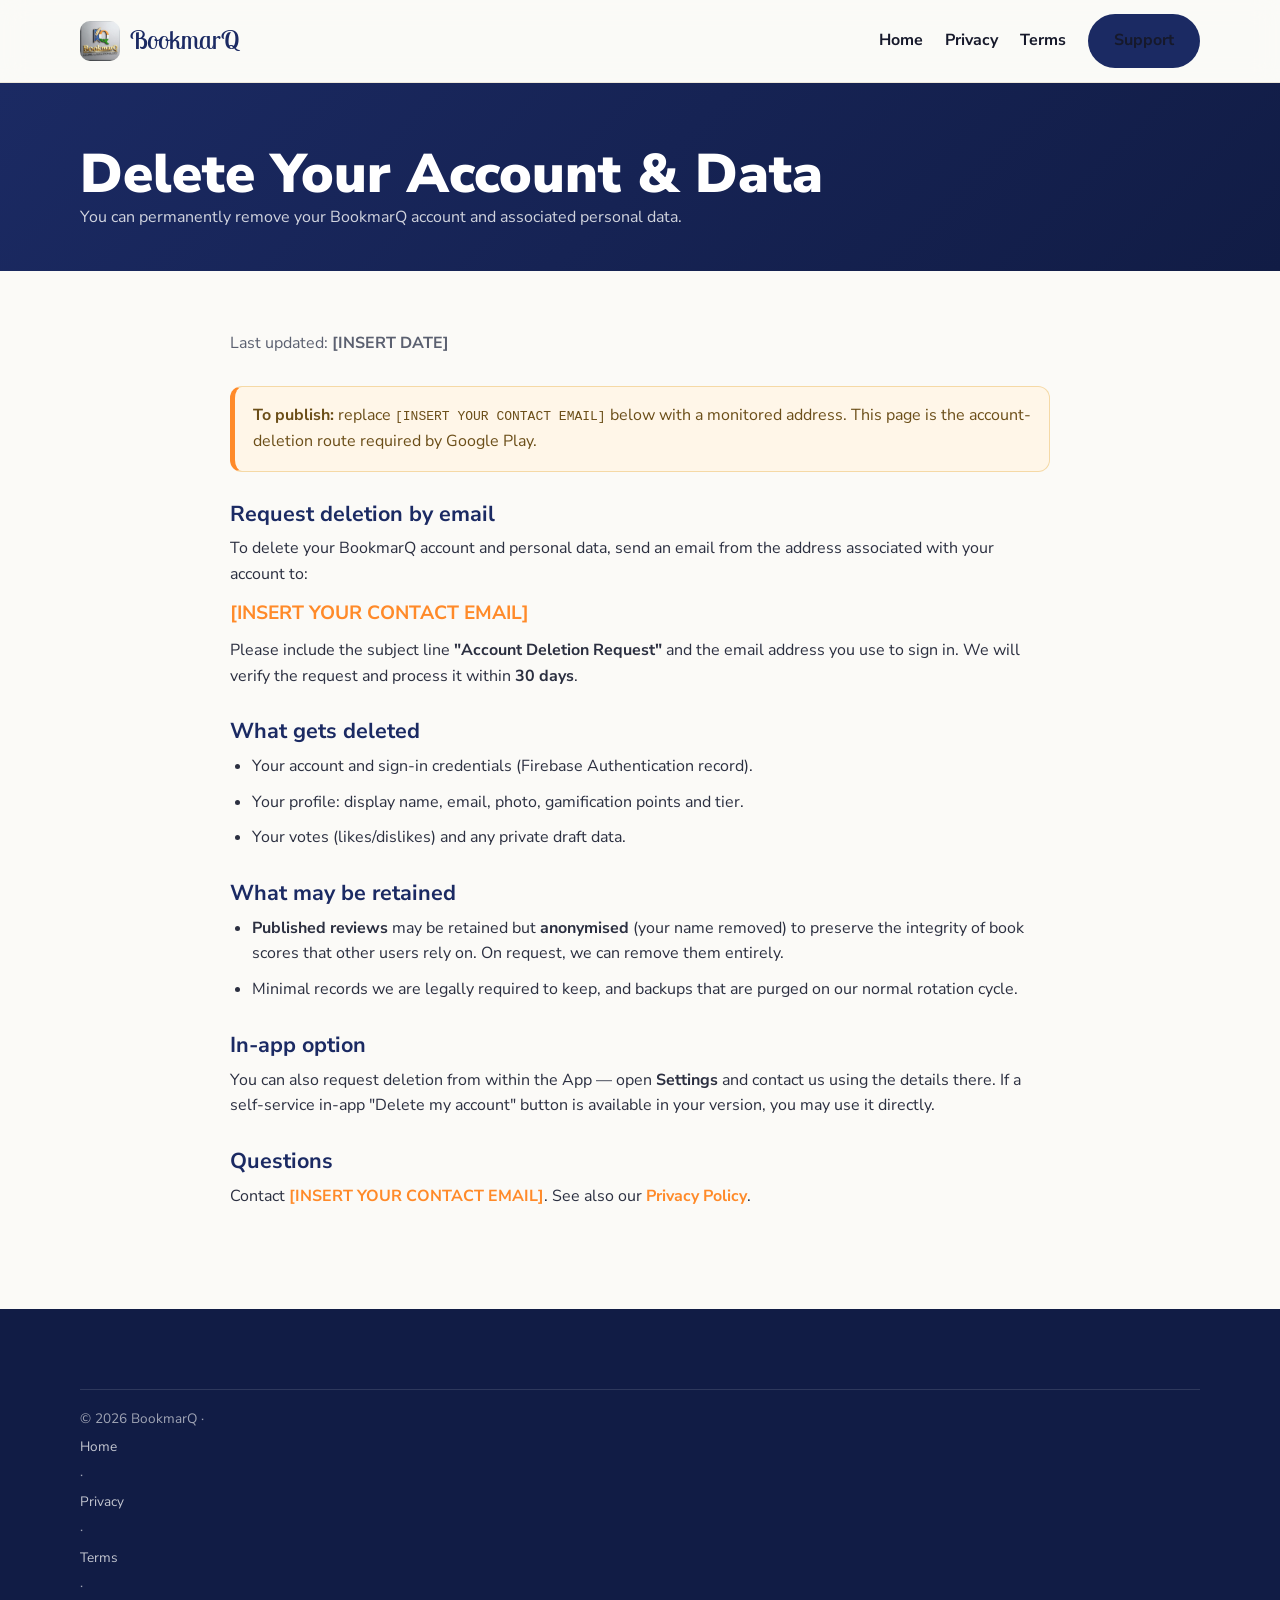
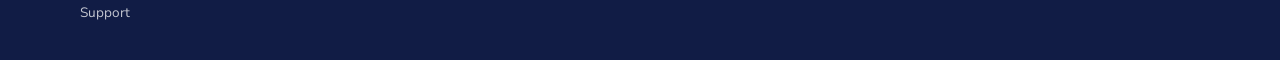
==== delete-account.html @ c3d51037 "BookmarQ marketing + legal website Static HTML/CSS/JS site: animated landing page (CSS 3D book scene" ====
<!DOCTYPE html>
<html lang="en">
<head>
  <meta charset="UTF-8" />
  <meta name="viewport" content="width=device-width, initial-scale=1.0" />
  <title>Delete Your Account — BookmarQ</title>
  <link rel="icon" href="assets/bookmarq_logo.jpeg" />
  <link href="https://fonts.googleapis.com/css2?family=Lobster+Two:wght@400;700&family=Nunito+Sans:wght@400;600;700;800;900&display=swap" rel="stylesheet" />
  <link rel="stylesheet" href="styles.css" />
</head>
<body>
  <header class="nav">
    <div class="container nav-inner">
      <a class="nav-logo" href="index.html"><img src="assets/bookmarq_logo.jpeg" alt="BookmarQ" /><span class="name brand-font">BookmarQ</span></a>
      <nav class="nav-links">
        <a href="index.html">Home</a>
        <a href="privacy.html">Privacy</a>
        <a href="terms.html">Terms</a>
        <a href="support.html" class="btn btn-navy">Support</a>
      </nav>
    </div>
  </header>

  <section class="page-hero">
    <div class="container"><h1 class="h-lg">Delete Your Account &amp; Data</h1><p>You can permanently remove your BookmarQ account and associated personal data.</p></div>
  </section>

  <main class="doc">
    <div class="container">
      <p class="updated">Last updated: <strong>[INSERT DATE]</strong></p>
      <div class="callout"><strong>To publish:</strong> replace <code>[INSERT YOUR CONTACT EMAIL]</code> below with a monitored address. This page is the account-deletion route required by Google Play.</div>

      <h2>Request deletion by email</h2>
      <p>To delete your BookmarQ account and personal data, send an email from the address associated with your account to:</p>
      <p style="font-size:1.2rem"><a href="mailto:[INSERT YOUR CONTACT EMAIL]?subject=BookmarQ%20Account%20Deletion%20Request">[INSERT YOUR CONTACT EMAIL]</a></p>
      <p>Please include the subject line <strong>"Account Deletion Request"</strong> and the email address you use to sign in. We will verify the request and process it within <strong>30 days</strong>.</p>

      <h2>What gets deleted</h2>
      <ul>
        <li>Your account and sign-in credentials (Firebase Authentication record).</li>
        <li>Your profile: display name, email, photo, gamification points and tier.</li>
        <li>Your votes (likes/dislikes) and any private draft data.</li>
      </ul>

      <h2>What may be retained</h2>
      <ul>
        <li><strong>Published reviews</strong> may be retained but <strong>anonymised</strong> (your name removed) to preserve the integrity of book scores that other users rely on. On request, we can remove them entirely.</li>
        <li>Minimal records we are legally required to keep, and backups that are purged on our normal rotation cycle.</li>
      </ul>

      <h2>In-app option</h2>
      <p>You can also request deletion from within the App — open <strong>Settings</strong> and contact us using the details there. If a self-service in-app "Delete my account" button is available in your version, you may use it directly.</p>

      <h2>Questions</h2>
      <p>Contact <a href="mailto:[INSERT YOUR CONTACT EMAIL]">[INSERT YOUR CONTACT EMAIL]</a>. See also our <a href="privacy.html">Privacy Policy</a>.</p>
    </div>
  </main>

  <footer class="footer">
    <div class="container">
      <div class="fine">© <span id="yr"></span> BookmarQ · <a href="index.html">Home</a> · <a href="privacy.html">Privacy</a> · <a href="terms.html">Terms</a> · <a href="support.html">Support</a></div>
    </div>
  </footer>
  <script>document.getElementById('yr').textContent=new Date().getFullYear();</script>
</body>
</html>
---- styles.css ----
/* ============================================================
   BookmarQ — shared site styles
   Palette derived from the logo: navy, saffron, India-green, gold.
   ============================================================ */
:root {
  --navy: #1b2a63;
  --navy-deep: #111c45;
  --saffron: #ff8a29;
  --green: #1b8e4a;
  --gold: #e3b23c;
  --gold-deep: #9a6f0e;
  --ink: #16192b;
  --muted: #5b6070;
  --surface: #fbfaf7;
  --card: #ffffff;
  --border: #ece7db;
  --shadow: 0 20px 50px rgba(27, 42, 99, 0.16);
  --radius: 22px;
}

* { margin: 0; padding: 0; box-sizing: border-box; }
html { scroll-behavior: smooth; }
body {
  font-family: 'Nunito Sans', system-ui, -apple-system, Segoe UI, Roboto, sans-serif;
  color: var(--ink);
  background: var(--surface);
  line-height: 1.6;
  overflow-x: hidden;
}
a { color: var(--navy); text-decoration: none; }
img { max-width: 100%; display: block; }
.brand-font { font-family: 'Lobster Two', cursive; }

/* ---- layout helpers ---- */
.container { width: min(1120px, 92%); margin: 0 auto; }
.section { padding: 90px 0; }
.eyebrow {
  text-transform: uppercase; letter-spacing: 2px; font-weight: 800;
  font-size: 13px; color: var(--saffron);
}
h1, h2, h3 { line-height: 1.15; color: var(--navy); }
.h-lg { font-size: clamp(2rem, 5vw, 3.4rem); font-weight: 900; }
.h-md { font-size: clamp(1.5rem, 3vw, 2.2rem); font-weight: 900; }
.lead { font-size: 1.15rem; color: var(--muted); max-width: 60ch; }

/* ---- buttons ---- */
.btn {
  display: inline-flex; align-items: center; gap: 8px;
  padding: 14px 26px; border-radius: 999px; font-weight: 800;
  transition: transform .2s ease, box-shadow .2s ease; cursor: pointer;
  border: none; font-size: 1rem;
}
.btn-primary {
  background: linear-gradient(135deg, var(--saffron), var(--gold));
  color: #fff; box-shadow: 0 12px 26px rgba(255, 138, 41, .35);
}
.btn-primary:hover { transform: translateY(-3px); box-shadow: 0 18px 34px rgba(255,138,41,.45); }
.btn-ghost { background: rgba(255,255,255,.14); color: #fff; border: 1.5px solid rgba(255,255,255,.5); }
.btn-ghost:hover { background: rgba(255,255,255,.24); transform: translateY(-2px); }
.btn-navy { background: var(--navy); color: #fff; }
.btn-navy:hover { transform: translateY(-2px); box-shadow: var(--shadow); }

/* ---- top nav ---- */
.nav {
  position: sticky; top: 0; z-index: 50;
  backdrop-filter: blur(12px); background: rgba(251, 250, 247, .8);
  border-bottom: 1px solid var(--border);
}
.nav-inner { display: flex; align-items: center; justify-content: space-between; padding: 14px 0; }
.nav-logo { display: flex; align-items: center; gap: 10px; }
.nav-logo img { width: 40px; height: 40px; border-radius: 10px; }
.nav-logo .name { font-size: 1.6rem; color: var(--navy); }
.nav-links { display: flex; gap: 22px; align-items: center; }
.nav-links a { font-weight: 700; color: var(--ink); }
.nav-links a:hover { color: var(--saffron); }
@media (max-width: 720px){ .nav-links a:not(.btn){ display:none; } }

/* ---- hero ---- */
.hero {
  position: relative; overflow: hidden;
  background:
    radial-gradient(1200px 600px at 80% -10%, rgba(255,138,41,.18), transparent 60%),
    radial-gradient(900px 500px at 0% 20%, rgba(27,142,74,.14), transparent 55%),
    linear-gradient(160deg, var(--navy-deep), var(--navy));
  color: #fff; padding: 110px 0 130px;
}
.hero .container { position: relative; z-index: 2; display: grid; grid-template-columns: 1.05fr .95fr; gap: 40px; align-items: center; }
@media (max-width: 900px){ .hero .container{ grid-template-columns: 1fr; text-align:center; } }
.hero h1 { color: #fff; }
.hero .brand-title { font-size: clamp(3rem, 8vw, 5.5rem); color: #fff; line-height: .95; }
.hero .tagline { color: var(--gold); font-weight: 800; letter-spacing: 1px; margin-top: 6px; }
.hero p.lead { color: rgba(255,255,255,.82); }
.hero-cta { display: flex; gap: 14px; margin-top: 28px; flex-wrap: wrap; }
@media (max-width: 900px){ .hero-cta{ justify-content:center; } }

/* floating particles */
.particles { position: absolute; inset: 0; z-index: 1; pointer-events: none; }
.particle { position: absolute; border-radius: 50%; background: rgba(255,255,255,.5); animation: floatUp linear infinite; opacity: .5; }
@keyframes floatUp {
  from { transform: translateY(20px) scale(1); opacity: 0; }
  20% { opacity: .6; }
  to { transform: translateY(-120px) scale(.6); opacity: 0; }
}

/* ---- 3D animated book scene ---- */
.book-scene { position: relative; height: 380px; perspective: 1200px; display:flex; align-items:center; justify-content:center; }
.book {
  position: absolute; width: 150px; height: 210px; border-radius: 6px 12px 12px 6px;
  transform-style: preserve-3d; box-shadow: -8px 12px 28px rgba(0,0,0,.35);
  animation: bookFloat 6s ease-in-out infinite;
}
.book::before { /* spine highlight */
  content:''; position:absolute; left:0; top:0; bottom:0; width:12px;
  background: rgba(0,0,0,.18); border-radius: 6px 0 0 6px;
}
.book::after { /* title bar */
  content:''; position:absolute; left:24px; right:16px; top:26px; height:10px;
  background: rgba(255,255,255,.55); border-radius: 4px;
  box-shadow: 0 22px 0 rgba(255,255,255,.35), 0 44px 0 rgba(255,255,255,.25);
}
.book.b1 { background: linear-gradient(135deg,#ff8a29,#e3b23c); transform: rotateY(-18deg) rotateX(6deg) translateX(-90px); z-index:3; }
.book.b2 { background: linear-gradient(135deg,#1b8e4a,#12703a); transform: rotateY(10deg) rotateX(-4deg) translate(20px,30px) scale(.92); z-index:2; animation-delay:-2s; }
.book.b3 { background: linear-gradient(135deg,#2c3f86,#1b2a63); transform: rotateY(24deg) rotateX(8deg) translate(120px,-10px) scale(.85); z-index:1; animation-delay:-4s; }
@keyframes bookFloat {
  0%,100% { transform: var(--t, rotateY(-18deg)) translateY(0); }
}
/* individual float via translateY overlay */
.book.b1 { animation-name: float1; }
.book.b2 { animation-name: float2; }
.book.b3 { animation-name: float3; }
@keyframes float1 { 0%,100%{ transform: rotateY(-18deg) rotateX(6deg) translate(-90px,0);} 50%{ transform: rotateY(-18deg) rotateX(6deg) translate(-90px,-22px);} }
@keyframes float2 { 0%,100%{ transform: rotateY(10deg) rotateX(-4deg) translate(20px,30px) scale(.92);} 50%{ transform: rotateY(10deg) rotateX(-4deg) translate(20px,8px) scale(.92);} }
@keyframes float3 { 0%,100%{ transform: rotateY(24deg) rotateX(8deg) translate(120px,-10px) scale(.85);} 50%{ transform: rotateY(24deg) rotateX(8deg) translate(120px,-32px) scale(.85);} }

/* glowing quill accent */
.quill { position:absolute; top:-10px; left:50%; transform:translateX(-50%); font-size:44px; filter: drop-shadow(0 0 14px rgba(227,178,60,.8)); animation: bob 4s ease-in-out infinite; z-index:4; }
@keyframes bob { 0%,100%{ transform: translateX(-50%) translateY(0) rotate(-8deg);} 50%{ transform: translateX(-50%) translateY(-14px) rotate(4deg);} }

/* ---- reveal on scroll ---- */
.reveal { opacity: 0; transform: translateY(30px); transition: opacity .7s ease, transform .7s ease; }
.reveal.in { opacity: 1; transform: none; }

/* ---- feature cards ---- */
.grid { display: grid; gap: 22px; }
.grid-3 { grid-template-columns: repeat(3, 1fr); }
.grid-2 { grid-template-columns: repeat(2, 1fr); }
@media (max-width: 820px){ .grid-3,.grid-2{ grid-template-columns: 1fr; } }
.card {
  background: var(--card); border: 1px solid var(--border); border-radius: var(--radius);
  padding: 26px; box-shadow: 0 10px 24px rgba(27,42,99,.06); transition: transform .25s ease, box-shadow .25s ease;
}
.card:hover { transform: translateY(-6px); box-shadow: var(--shadow); }
.card .icon { width: 52px; height: 52px; border-radius: 14px; display:grid; place-items:center; font-size: 24px; color:#fff; margin-bottom: 14px; background: linear-gradient(135deg, var(--saffron), var(--gold)); }
.card h3 { font-size: 1.2rem; margin-bottom: 6px; }
.card p { color: var(--muted); font-size: .98rem; }

/* ---- tiers ---- */
.tier-row { display:flex; gap:16px; flex-wrap:wrap; justify-content:center; }
.tier {
  flex: 1 1 170px; min-width: 160px; text-align:center; padding: 22px 16px; border-radius: var(--radius);
  background: var(--card); border: 1px solid var(--border); position: relative; overflow:hidden;
  transition: transform .25s ease;
}
.tier:hover { transform: translateY(-6px); }
.tier .medal { font-size: 34px; }
.tier .t-name { font-weight: 900; color: var(--navy); margin-top: 6px; font-size: 1.1rem; }
.tier .t-hindi { color: var(--gold-deep); font-weight: 800; }
.tier .t-pts { color: var(--muted); font-size: .9rem; margin-top: 4px; }
.tier::after { content:''; position:absolute; left:0; right:0; bottom:0; height:5px; background: linear-gradient(90deg,var(--saffron),var(--gold)); }

/* ---- CTA band ---- */
.cta-band {
  background: linear-gradient(135deg, var(--navy), var(--navy-deep));
  color:#fff; border-radius: 30px; padding: 54px; text-align:center;
  box-shadow: var(--shadow);
}
.cta-band h2 { color:#fff; }
.cta-band p { color: rgba(255,255,255,.8); margin: 10px auto 22px; max-width: 52ch; }

/* ---- footer ---- */
.footer { background: var(--navy-deep); color: rgba(255,255,255,.8); padding: 50px 0 30px; }
.footer .cols { display:flex; justify-content:space-between; gap: 30px; flex-wrap:wrap; }
.footer h4 { color:#fff; margin-bottom: 12px; font-size: 1rem; }
.footer a { color: rgba(255,255,255,.75); display:block; margin: 6px 0; }
.footer a:hover { color: var(--gold); }
.footer .brand { font-size: 1.8rem; color:#fff; }
.footer .fine { margin-top: 30px; border-top: 1px solid rgba(255,255,255,.12); padding-top: 18px; font-size: .85rem; color: rgba(255,255,255,.6); }

/* ---- legal/doc pages ---- */
.doc { padding: 60px 0 90px; }
.doc .container { max-width: 820px; }
.doc h1 { margin-bottom: 6px; }
.doc .updated { color: var(--muted); margin-bottom: 30px; }
.doc h2 { font-size: 1.35rem; margin: 30px 0 10px; color: var(--navy); }
.doc p, .doc li { color: #2b2f40; margin-bottom: 10px; }
.doc ul { padding-left: 22px; margin-bottom: 12px; }
.doc .callout {
  background: #fff6e8; border: 1px solid #f5d9a6; border-left: 5px solid var(--saffron);
  padding: 16px 18px; border-radius: 12px; margin: 18px 0; color: #6b4e18;
}
.doc a { color: var(--saffron); font-weight: 700; }
.page-hero {
  background: linear-gradient(135deg, var(--navy), var(--navy-deep)); color:#fff; padding: 60px 0 40px;
}
.page-hero h1 { color:#fff; }
.page-hero p { color: rgba(255,255,255,.8); }
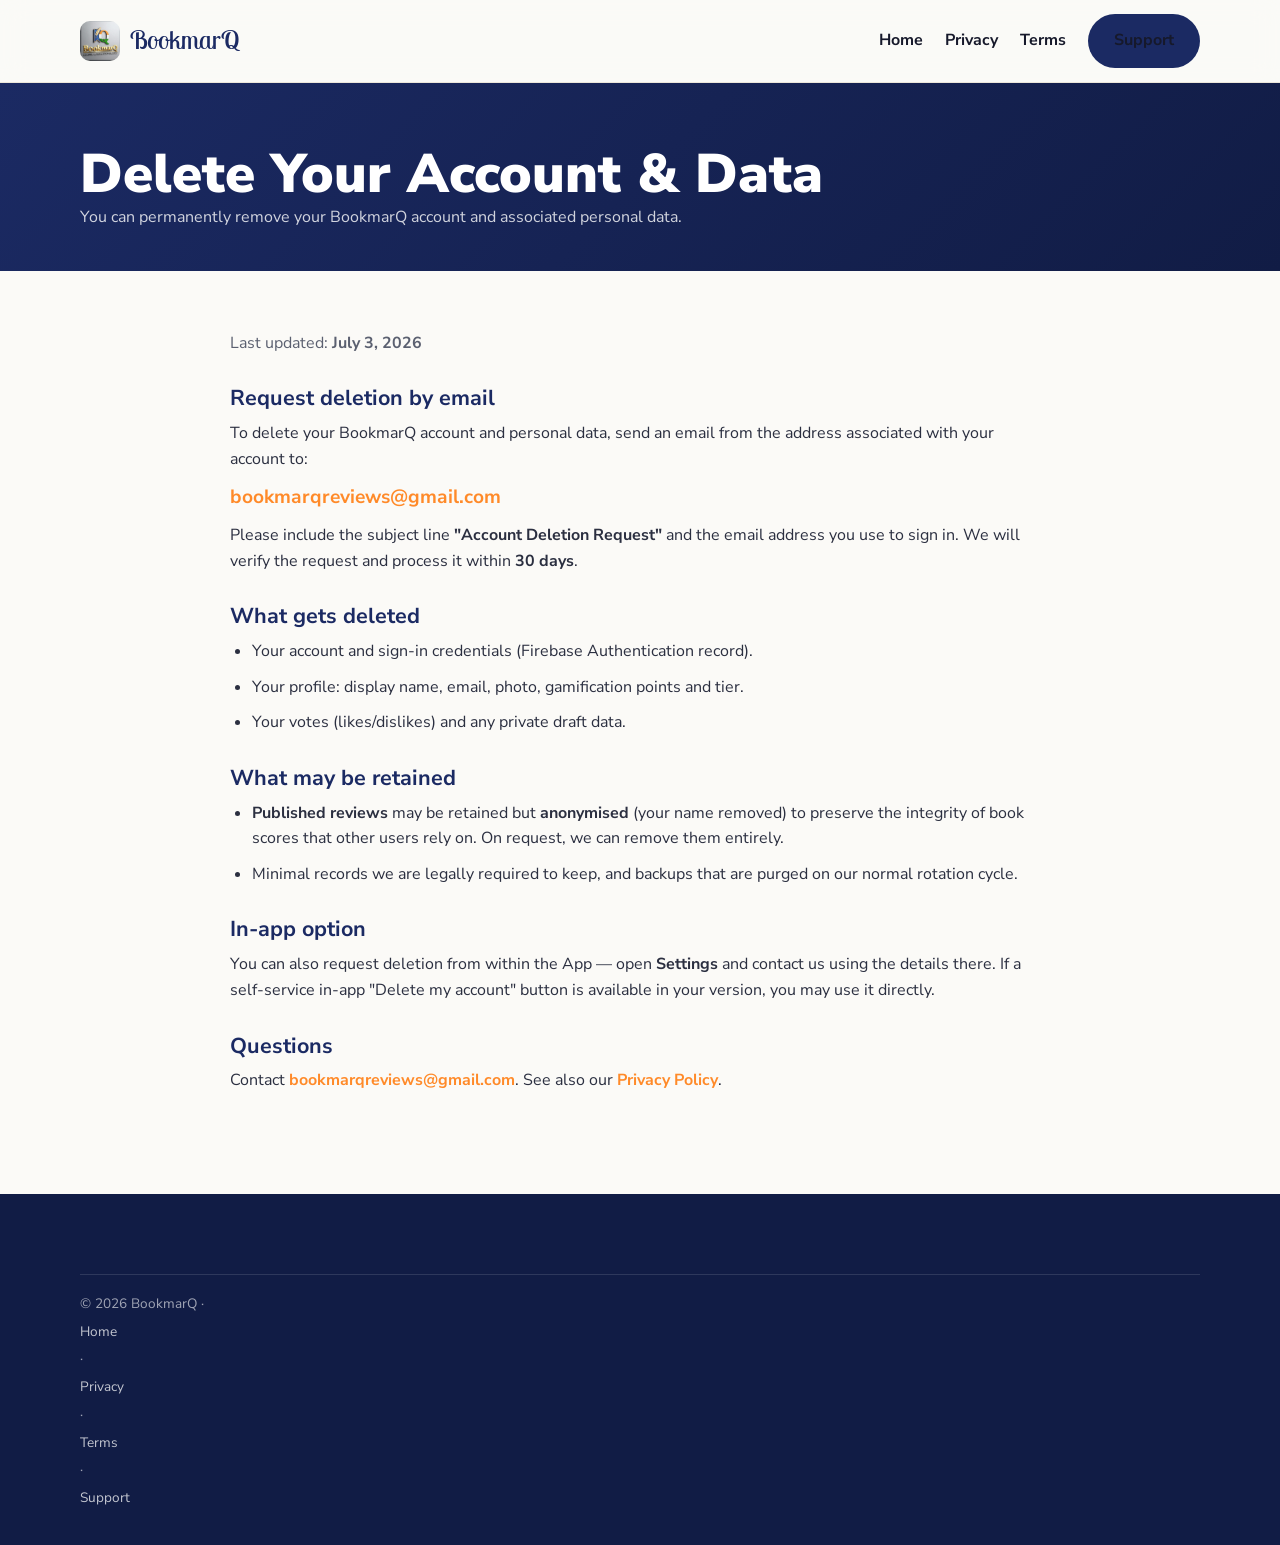
==== commit 3300d50d: "Fill legal placeholders: contact email, India jurisdiction, date Replace all [INSERT ...] with bookm" ====
--- a/delete-account.html
+++ b/delete-account.html
@@ -27,12 +27,11 @@
 
   <main class="doc">
     <div class="container">
-      <p class="updated">Last updated: <strong>[INSERT DATE]</strong></p>
-      <div class="callout"><strong>To publish:</strong> replace <code>[INSERT YOUR CONTACT EMAIL]</code> below with a monitored address. This page is the account-deletion route required by Google Play.</div>
+      <p class="updated">Last updated: <strong>July 3, 2026</strong></p>
 
       <h2>Request deletion by email</h2>
       <p>To delete your BookmarQ account and personal data, send an email from the address associated with your account to:</p>
-      <p style="font-size:1.2rem"><a href="mailto:[INSERT YOUR CONTACT EMAIL]?subject=BookmarQ%20Account%20Deletion%20Request">[INSERT YOUR CONTACT EMAIL]</a></p>
+      <p style="font-size:1.2rem"><a href="mailto:bookmarqreviews@gmail.com?subject=BookmarQ%20Account%20Deletion%20Request">bookmarqreviews@gmail.com</a></p>
       <p>Please include the subject line <strong>"Account Deletion Request"</strong> and the email address you use to sign in. We will verify the request and process it within <strong>30 days</strong>.</p>
 
       <h2>What gets deleted</h2>
@@ -52,7 +51,7 @@
       <p>You can also request deletion from within the App — open <strong>Settings</strong> and contact us using the details there. If a self-service in-app "Delete my account" button is available in your version, you may use it directly.</p>
 
       <h2>Questions</h2>
-      <p>Contact <a href="mailto:[INSERT YOUR CONTACT EMAIL]">[INSERT YOUR CONTACT EMAIL]</a>. See also our <a href="privacy.html">Privacy Policy</a>.</p>
+      <p>Contact <a href="mailto:bookmarqreviews@gmail.com">bookmarqreviews@gmail.com</a>. See also our <a href="privacy.html">Privacy Policy</a>.</p>
     </div>
   </main>
 
